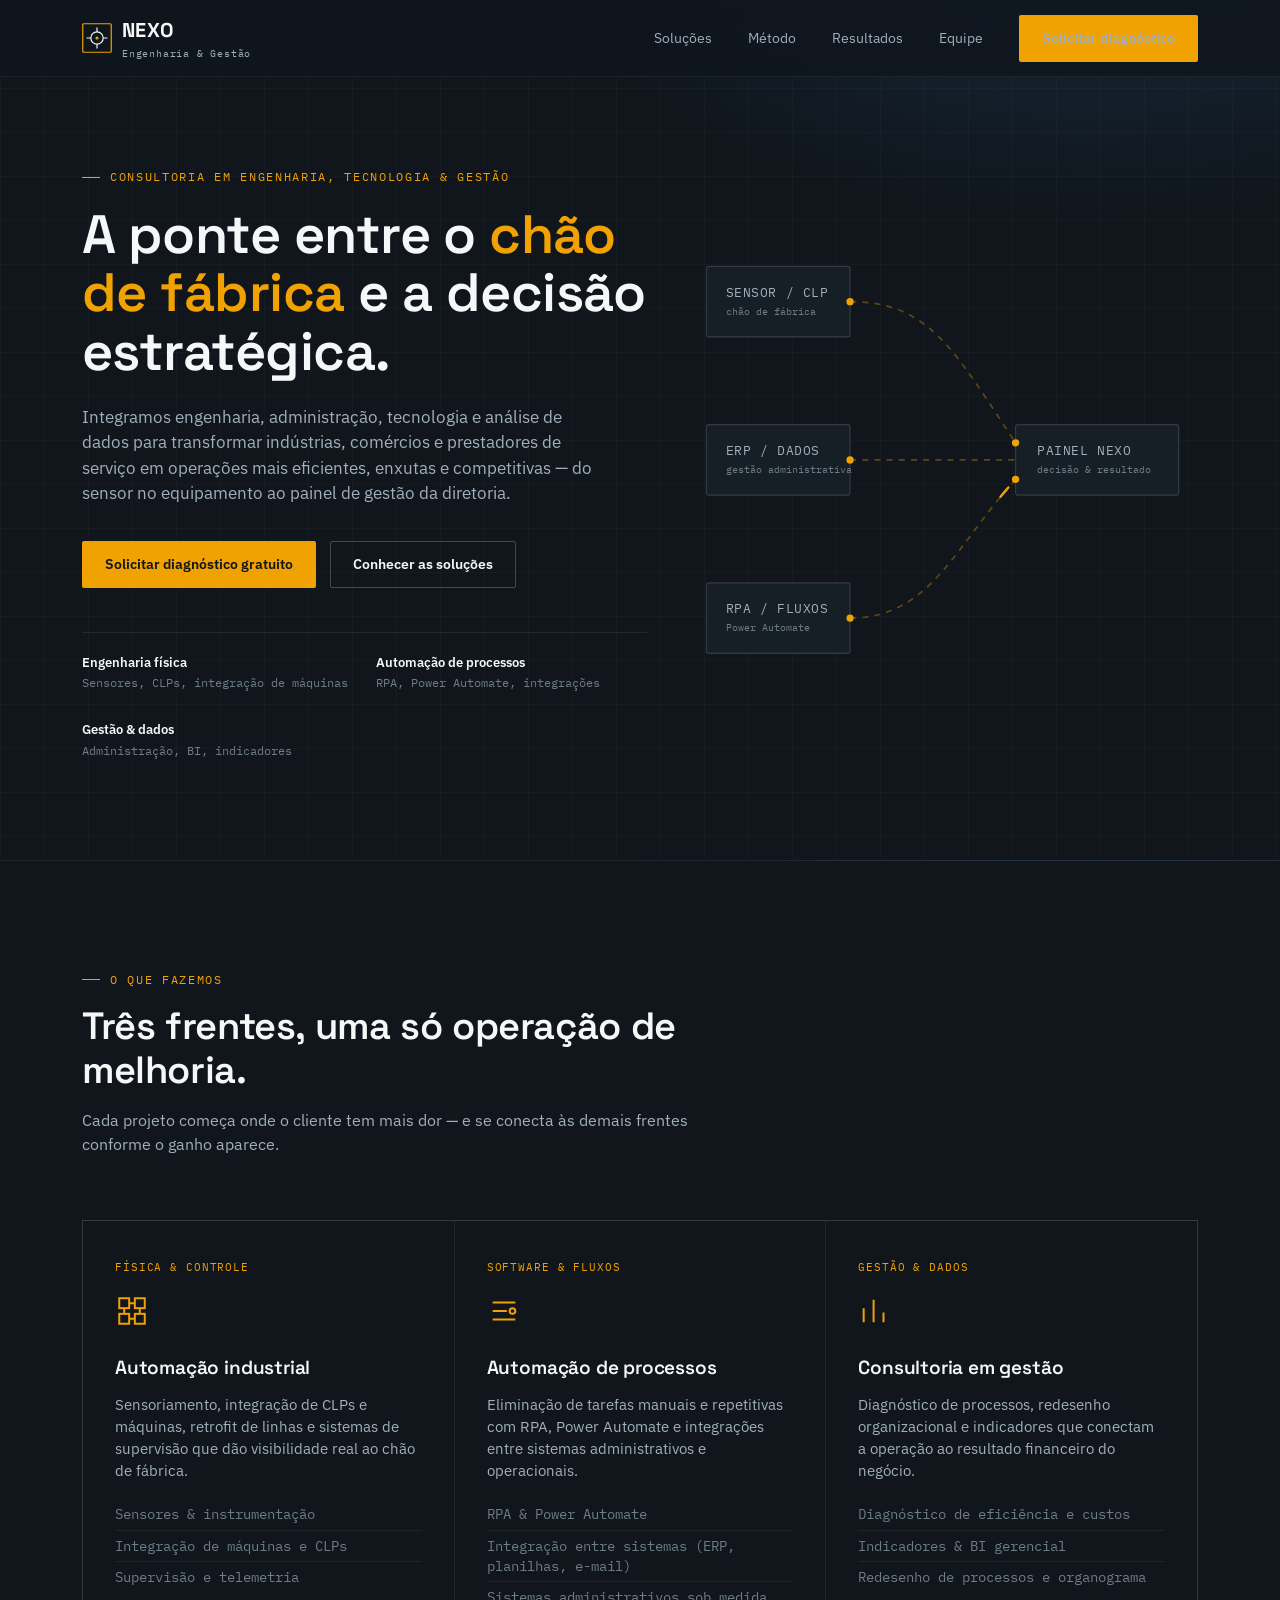
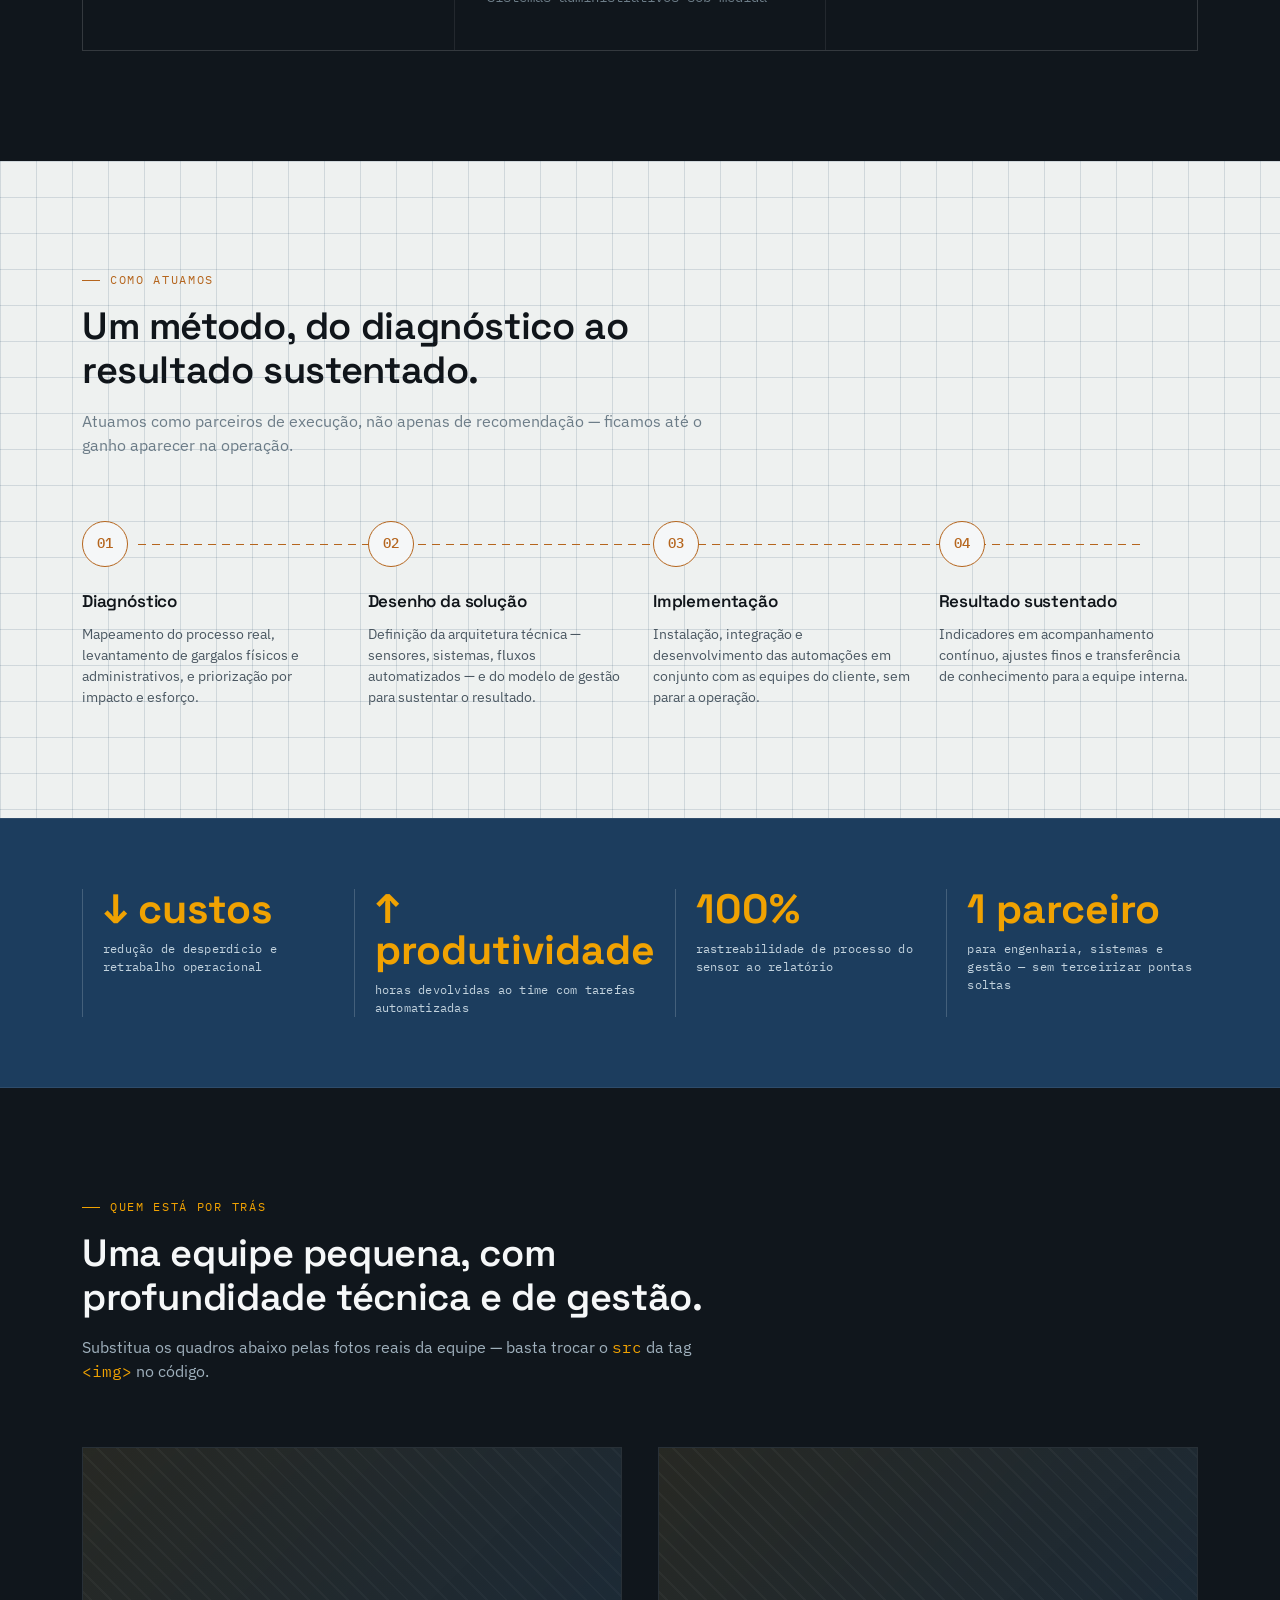
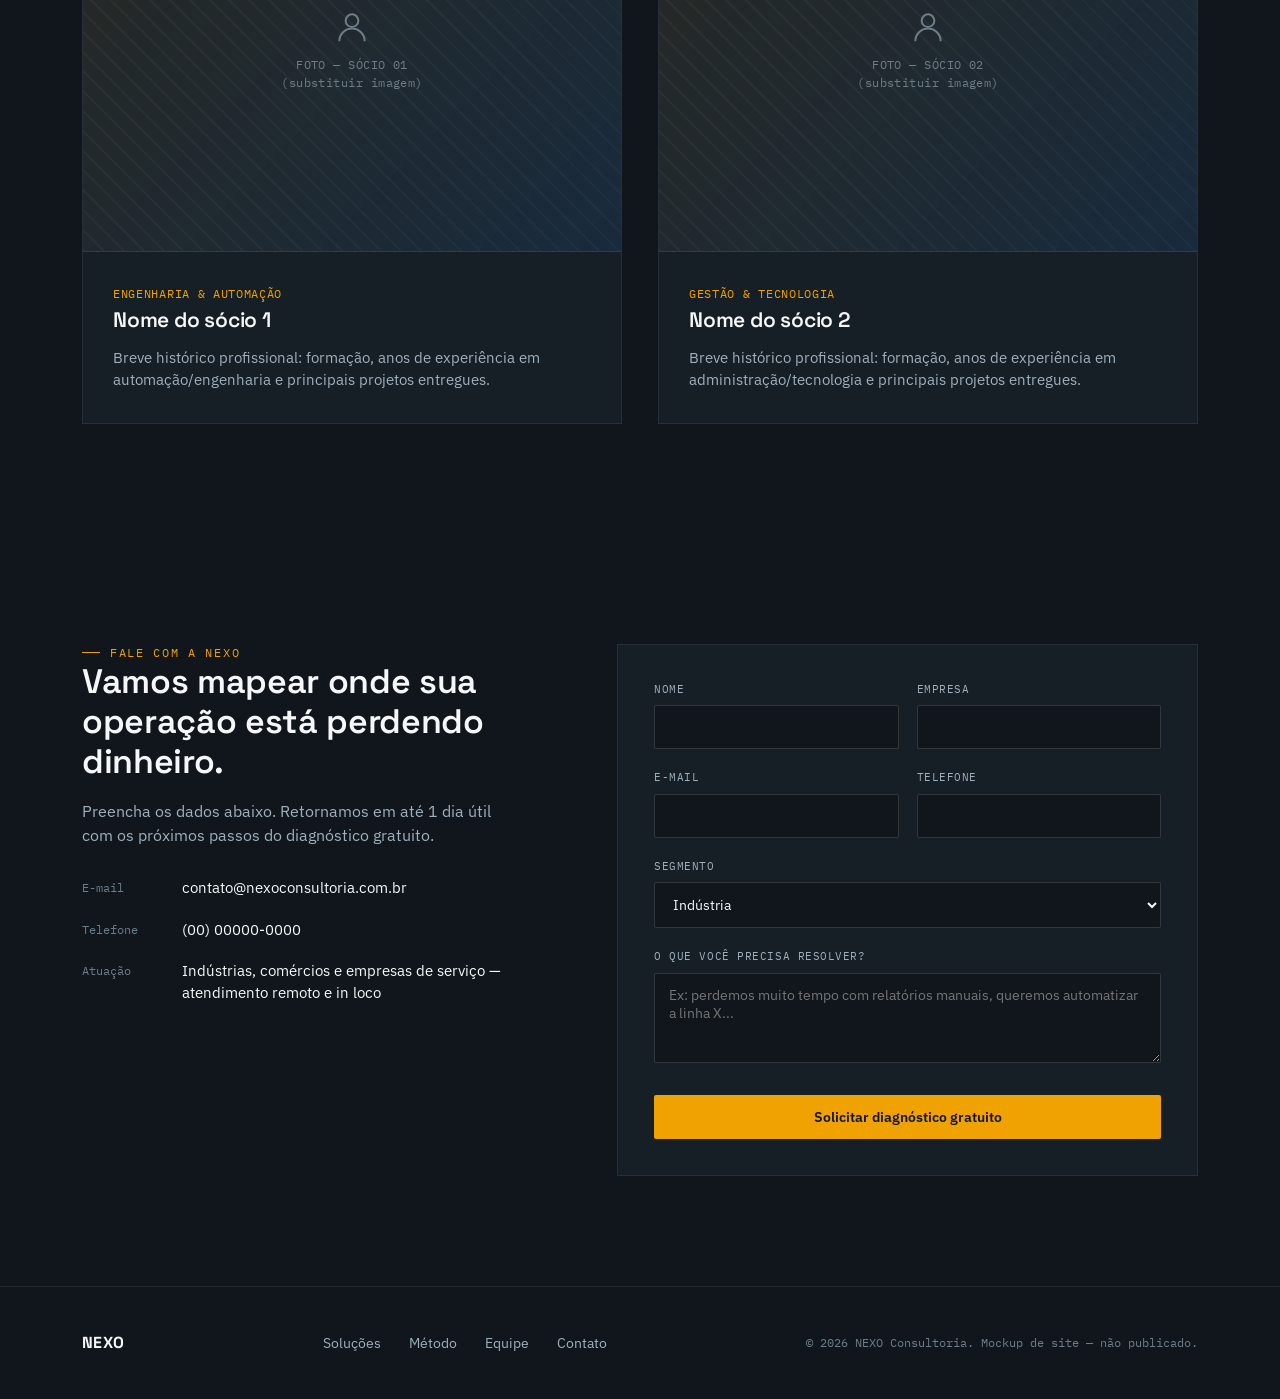
==== nexo-site/index.html @ 5162a252 "changing" ====
<!DOCTYPE html>
<html lang="pt-BR">
<head>
<meta charset="UTF-8">
<meta name="viewport" content="width=device-width, initial-scale=1.0">
<title>NEXO — Consultoria em Engenharia, Automação &amp; Gestão Industrial</title>
<link rel="preconnect" href="https://fonts.googleapis.com">
<link rel="preconnect" href="https://fonts.gstatic.com" crossorigin>
<link href="https://fonts.googleapis.com/css2?family=Space+Grotesk:wght@500;600;700&family=IBM+Plex+Sans:wght@400;500;600&family=IBM+Plex+Mono:wght@400;500&display=swap" rel="stylesheet">
<link rel="stylesheet" href="css/styles.css">
</head>
<body>

<header>
  <div class="wrap">
    <nav>
      <a href="#top" class="logo">
        <svg class="mark" viewBox="0 0 30 30" fill="none">
          <rect x="0.75" y="0.75" width="28.5" height="28.5" rx="1" stroke="#f0a202" stroke-width="1.2"/>
          <circle cx="15" cy="15" r="6.2" stroke="#f5f7f8" stroke-width="1.2"/>
          <path d="M15 4.5V8.8M15 21.2V25.5M25.5 15H21.2M8.8 15H4.5" stroke="#f5f7f8" stroke-width="1.2"/>
          <circle cx="15" cy="15" r="1.6" fill="#f0a202"/>
        </svg>
        <span>NEXO<span class="sub">Engenharia &amp; Gestão</span></span>
      </a>
      <div class="nav-links">
        <a href="#servicos">Soluções</a>
        <a href="#metodo">Método</a>
        <a href="#numeros">Resultados</a>
        <a href="#equipe">Equipe</a>
        <a href="#contato" class="btn btn-primary">Solicitar diagnóstico</a>
      </div>
      <button class="menu-toggle" aria-label="Abrir menu">☰</button>
    </nav>
  </div>
</header>

<main id="top">
  <!-- HERO -->
  <section class="hero" style="padding-top:168px;">
    <div class="wrap hero-grid">
      <div>
        <span class="eyebrow">Consultoria em Engenharia, Tecnologia &amp; Gestão</span>
        <h1>A ponte entre o <span class="accent">chão de fábrica</span> e a decisão estratégica.</h1>
        <p class="lead">Integramos engenharia, administração, tecnologia e análise de dados para transformar indústrias, comércios e prestadores de serviço em operações mais eficientes, enxutas e competitivas — do sensor no equipamento ao painel de gestão da diretoria.</p>
        <div class="hero-ctas">
          <a href="#contato" class="btn btn-primary">Solicitar diagnóstico gratuito</a>
          <a href="#servicos" class="btn btn-ghost">Conhecer as soluções</a>
        </div>
        <div class="hero-specs">
          <div><strong>Engenharia física</strong>Sensores, CLPs, integração de máquinas</div>
          <div><strong>Automação de processos</strong>RPA, Power Automate, integrações</div>
          <div><strong>Gestão &amp; dados</strong>Administração, BI, indicadores</div>
        </div>
      </div>

      <div class="schematic" aria-hidden="true">
        <svg viewBox="0 0 420 380">
          <!-- nodes -->
          <rect class="sch-node-box" x="16" y="30" width="118" height="58" rx="2"/>
          <text class="sch-label" x="32" y="55">SENSOR / CLP</text>
          <text class="sch-label-sub" x="32" y="70">chão de fábrica</text>

          <rect class="sch-node-box" x="16" y="160" width="118" height="58" rx="2"/>
          <text class="sch-label" x="32" y="185">ERP / DADOS</text>
          <text class="sch-label-sub" x="32" y="200">gestão administrativa</text>

          <rect class="sch-node-box" x="16" y="290" width="118" height="58" rx="2"/>
          <text class="sch-label" x="32" y="315">RPA / FLUXOS</text>
          <text class="sch-label-sub" x="32" y="330">Power Automate</text>

          <rect class="sch-node-box" x="270" y="160" width="134" height="58" rx="2"/>
          <text class="sch-label" x="288" y="185">PAINEL NEXO</text>
          <text class="sch-label-sub" x="288" y="200">decisão &amp; resultado</text>

          <!-- connecting lines -->
          <path class="sch-line" d="M134 59 C 200 59, 220 100, 270 175"/>
          <path class="sch-line" d="M134 189 H 270"/>
          <path class="sch-line" d="M134 319 C 200 319, 220 260, 270 205"/>

          <!-- animated pulses -->
          <path class="sch-pulse" d="M134 59 C 200 59, 220 100, 270 175" stroke-dasharray="10 340" stroke-dashoffset="350">
            <animate attributeName="stroke-dashoffset" values="350;0" dur="2.8s" repeatCount="indefinite"/>
          </path>
          <path class="sch-pulse" d="M134 189 H 270" stroke-dasharray="8 200" stroke-dashoffset="208">
            <animate attributeName="stroke-dashoffset" values="208;0" dur="2s" repeatCount="indefinite" begin="0.4s"/>
          </path>
          <path class="sch-pulse" d="M134 319 C 200 319, 220 260, 270 205" stroke-dasharray="10 340" stroke-dashoffset="350">
            <animate attributeName="stroke-dashoffset" values="350;0" dur="2.8s" repeatCount="indefinite" begin="0.9s"/>
          </path>

          <circle class="sch-dot" cx="134" cy="59" r="3"/>
          <circle class="sch-dot" cx="134" cy="189" r="3"/>
          <circle class="sch-dot" cx="134" cy="319" r="3"/>
          <circle class="sch-dot" cx="270" cy="175" r="3"/>
          <circle class="sch-dot" cx="270" cy="205" r="3"/>
        </svg>
      </div>
    </div>
  </section>

  <!-- SERVICES -->
  <section id="servicos">
    <div class="wrap">
      <div class="section-head">
        <span class="eyebrow">O que fazemos</span>
        <h2>Três frentes, uma só operação de melhoria.</h2>
        <p>Cada projeto começa onde o cliente tem mais dor — e se conecta às demais frentes conforme o ganho aparece.</p>
      </div>

      <div class="services-grid">
        <div class="service-card">
          <span class="service-tag">Física &amp; controle</span>
          <svg class="service-icon" viewBox="0 0 24 24" fill="none" stroke="currentColor" stroke-width="1.4"><rect x="3" y="3" width="7" height="7"/><rect x="14" y="3" width="7" height="7"/><rect x="14" y="14" width="7" height="7"/><rect x="3" y="14" width="7" height="7"/><path d="M10 6.5H14M6.5 10V14M17.5 10V14M10 17.5H14"/></svg>
          <h3>Automação industrial</h3>
          <p>Sensoriamento, integração de CLPs e máquinas, retrofit de linhas e sistemas de supervisão que dão visibilidade real ao chão de fábrica.</p>
          <ul class="service-list">
            <li>Sensores &amp; instrumentação</li>
            <li>Integração de máquinas e CLPs</li>
            <li>Supervisão e telemetria</li>
          </ul>
        </div>

        <div class="service-card">
          <span class="service-tag">Software &amp; fluxos</span>
          <svg class="service-icon" viewBox="0 0 24 24" fill="none" stroke="currentColor" stroke-width="1.4"><path d="M4 6h16M4 12h10M4 18h16"/><circle cx="18" cy="12" r="2"/></svg>
          <h3>Automação de processos</h3>
          <p>Eliminação de tarefas manuais e repetitivas com RPA, Power Automate e integrações entre sistemas administrativos e operacionais.</p>
          <ul class="service-list">
            <li>RPA &amp; Power Automate</li>
            <li>Integração entre sistemas (ERP, planilhas, e-mail)</li>
            <li>Sistemas administrativos sob medida</li>
          </ul>
        </div>

        <div class="service-card">
          <span class="service-tag">Gestão &amp; dados</span>
          <svg class="service-icon" viewBox="0 0 24 24" fill="none" stroke="currentColor" stroke-width="1.4"><path d="M4 20V10M11 20V4M18 20v-7"/></svg>
          <h3>Consultoria em gestão</h3>
          <p>Diagnóstico de processos, redesenho organizacional e indicadores que conectam a operação ao resultado financeiro do negócio.</p>
          <ul class="service-list">
            <li>Diagnóstico de eficiência e custos</li>
            <li>Indicadores &amp; BI gerencial</li>
            <li>Redesenho de processos e organograma</li>
          </ul>
        </div>
      </div>
    </div>
  </section>

  <!-- METHOD -->
  <section id="metodo" class="light">
    <div class="wrap">
      <div class="section-head">
        <span class="eyebrow">Como atuamos</span>
        <h2>Um método, do diagnóstico ao resultado sustentado.</h2>
        <p>Atuamos como parceiros de execução, não apenas de recomendação — ficamos até o ganho aparecer na operação.</p>
      </div>

      <div class="method-track">
        <div class="method-step">
          <div class="method-num">01</div>
          <h3>Diagnóstico</h3>
          <p>Mapeamento do processo real, levantamento de gargalos físicos e administrativos, e priorização por impacto e esforço.</p>
        </div>
        <div class="method-step">
          <div class="method-num">02</div>
          <h3>Desenho da solução</h3>
          <p>Definição da arquitetura técnica — sensores, sistemas, fluxos automatizados — e do modelo de gestão para sustentar o resultado.</p>
        </div>
        <div class="method-step">
          <div class="method-num">03</div>
          <h3>Implementação</h3>
          <p>Instalação, integração e desenvolvimento das automações em conjunto com as equipes do cliente, sem parar a operação.</p>
        </div>
        <div class="method-step">
          <div class="method-num">04</div>
          <h3>Resultado sustentado</h3>
          <p>Indicadores em acompanhamento contínuo, ajustes finos e transferência de conhecimento para a equipe interna.</p>
        </div>
      </div>
    </div>
  </section>

  <!-- METRICS -->
  <section id="numeros" class="metrics" style="padding:70px 0;">
    <div class="wrap">
      <div class="metrics-grid">
        <div class="metric">
          <div class="num">↓ custos</div>
          <div class="cap">redução de desperdício e retrabalho operacional</div>
        </div>
        <div class="metric">
          <div class="num">↑ produtividade</div>
          <div class="cap">horas devolvidas ao time com tarefas automatizadas</div>
        </div>
        <div class="metric">
          <div class="num">100%</div>
          <div class="cap">rastreabilidade de processo do sensor ao relatório</div>
        </div>
        <div class="metric">
          <div class="num">1 parceiro</div>
          <div class="cap">para engenharia, sistemas e gestão — sem terceirizar pontas soltas</div>
        </div>
      </div>
    </div>
  </section>

  <!-- TEAM -->
  <section id="equipe">
    <div class="wrap">
      <div class="section-head">
        <span class="eyebrow">Quem está por trás</span>
        <h2>Uma equipe pequena, com profundidade técnica e de gestão.</h2>
        <p>Substitua os quadros abaixo pelas fotos reais da equipe — basta trocar o <code style="font-family:var(--mono);color:var(--amber);">src</code> da tag <code style="font-family:var(--mono);color:var(--amber);">&lt;img&gt;</code> no código.</p>
      </div>

      <div class="team-grid">
        <div class="team-card">
          <div class="team-photo">
            <!-- Para usar foto real: <img src="caminho/da/foto1.jpg" alt="Nome do sócio 1"> e adicionar classe "has-img" na div acima -->
            <img src="" alt="Foto do sócio 1">
            <svg class="placeholder-icon" viewBox="0 0 24 24" fill="none" stroke="currentColor" stroke-width="1.3"><circle cx="12" cy="8" r="4"/><path d="M4 21c0-4.4 3.6-8 8-8s8 3.6 8 8"/></svg>
            <span class="placeholder-txt">FOTO — SÓCIO 01<br>(substituir imagem)</span>
          </div>
          <div class="team-info">
            <span class="role">Engenharia &amp; Automação</span>
            <h3>Nome do sócio 1</h3>
            <p>Breve histórico profissional: formação, anos de experiência em automação/engenharia e principais projetos entregues.</p>
          </div>
        </div>

        <div class="team-card">
          <div class="team-photo">
            <img src="" alt="Foto do sócio 2">
            <svg class="placeholder-icon" viewBox="0 0 24 24" fill="none" stroke="currentColor" stroke-width="1.3"><circle cx="12" cy="8" r="4"/><path d="M4 21c0-4.4 3.6-8 8-8s8 3.6 8 8"/></svg>
            <span class="placeholder-txt">FOTO — SÓCIO 02<br>(substituir imagem)</span>
          </div>
          <div class="team-info">
            <span class="role">Gestão &amp; Tecnologia</span>
            <h3>Nome do sócio 2</h3>
            <p>Breve histórico profissional: formação, anos de experiência em administração/tecnologia e principais projetos entregues.</p>
          </div>
        </div>
      </div>
    </div>
  </section>

  <!-- CONTACT -->
  <section id="contato" class="contact">
    <div class="wrap contact-grid">
      <div class="contact-side">
        <span class="eyebrow">Fale com a NEXO</span>
        <h2>Vamos mapear onde sua operação está perdendo dinheiro.</h2>
        <p>Preencha os dados abaixo. Retornamos em até 1 dia útil com os próximos passos do diagnóstico gratuito.</p>

        <div class="contact-detail"><span class="k">E-mail</span><span>contato@nexoconsultoria.com.br</span></div>
        <div class="contact-detail"><span class="k">Telefone</span><span>(00) 00000-0000</span></div>
        <div class="contact-detail"><span class="k">Atuação</span><span>Indústrias, comércios e empresas de serviço — atendimento remoto e in loco</span></div>
      </div>

      <form onsubmit="event.preventDefault(); alert('Formulário de exemplo — conectar a um serviço de envio (e-mail, CRM, etc.) antes de publicar.');">
        <div class="form-row">
          <div class="field">
            <label for="nome">Nome</label>
            <input id="nome" type="text" required>
          </div>
          <div class="field">
            <label for="empresa">Empresa</label>
            <input id="empresa" type="text" required>
          </div>
        </div>
        <div class="form-row">
          <div class="field">
            <label for="email">E-mail</label>
            <input id="email" type="email" required>
          </div>
          <div class="field">
            <label for="telefone">Telefone</label>
            <input id="telefone" type="tel">
          </div>
        </div>
        <div class="field">
          <label for="segmento">Segmento</label>
          <select id="segmento">
            <option>Indústria</option>
            <option>Comércio</option>
            <option>Serviços</option>
            <option>Outro</option>
          </select>
        </div>
        <div class="field">
          <label for="mensagem">O que você precisa resolver?</label>
          <textarea id="mensagem" placeholder="Ex: perdemos muito tempo com relatórios manuais, queremos automatizar a linha X..."></textarea>
        </div>
        <button type="submit" class="btn btn-primary">Solicitar diagnóstico gratuito</button>
      </form>
    </div>
  </section>
</main>

<footer>
  <div class="wrap footer-grid">
    <a href="#top" class="logo">NEXO</a>
    <div class="footer-links">
      <a href="#servicos">Soluções</a>
      <a href="#metodo">Método</a>
      <a href="#equipe">Equipe</a>
      <a href="#contato">Contato</a>
    </div>
    <span class="footer-note">© 2026 NEXO Consultoria. Mockup de site — não publicado.</span>
  </div>
</footer>

</body>
</html>
---- nexo-site/css/styles.css ----
:root{
    --graphite:#10161c;
    --panel:#161e26;
    --panel-line:rgba(240,162,2,0.14);
    --blueprint:#1c3d5e;
    --paper:#eef1f0;
    --paper-line:rgba(28,61,94,0.14);
    --amber:#f0a202;
    --amber-dim:#c98600;
    --copper:#b5651d;
    --ink:#10151a;
    --mist:#9fb0bc;
    --mist-dim:#6d7d88;
    --white:#f5f7f8;
    --display: 'Space Grotesk', sans-serif;
    --body: 'IBM Plex Sans', sans-serif;
    --mono: 'IBM Plex Mono', monospace;
  }
  *{margin:0;padding:0;box-sizing:border-box;}
  html{scroll-behavior:smooth;}
  body{
    background:var(--graphite);
    color:var(--white);
    font-family:var(--body);
    line-height:1.5;
    -webkit-font-smoothing:antialiased;
    overflow-x:hidden;
  }
  a{color:inherit;text-decoration:none;}
  img{max-width:100%;display:block;}
  .wrap{max-width:1180px;margin:0 auto;padding:0 32px;}
  .eyebrow{
    font-family:var(--mono);
    font-size:12px;
    letter-spacing:0.14em;
    text-transform:uppercase;
    color:var(--amber);
    display:flex;
    align-items:center;
    gap:10px;
  }
  .eyebrow::before{
    content:"";
    width:18px;height:1px;
    background:var(--amber);
    display:inline-block;
  }
  h1,h2,h3{font-family:var(--display);font-weight:600;letter-spacing:-0.01em;}
  ::selection{background:var(--amber);color:var(--ink);}

  /* focus visibility */
  a:focus-visible, button:focus-visible, input:focus-visible, textarea:focus-visible{
    outline:2px solid var(--amber);
    outline-offset:3px;
  }

  @media (prefers-reduced-motion: reduce){
    *{animation-duration:0.001ms !important; animation-iteration-count:1 !important; transition-duration:0.001ms !important;}
  }

  /* ---------- NAV ---------- */
  header{
    position:fixed;top:0;left:0;right:0;z-index:100;
    background:rgba(16,22,28,0.86);
    backdrop-filter:blur(10px);
    border-bottom:1px solid rgba(255,255,255,0.06);
  }
  nav{
    display:flex;align-items:center;justify-content:space-between;
    height:76px;
  }
  .logo{
    font-family:var(--display);
    font-size:20px;font-weight:700;
    letter-spacing:0.02em;
    display:flex;align-items:center;gap:10px;
  }
  .logo .mark{
    width:30px;height:30px;flex-shrink:0;
  }
  .logo .sub{
    font-family:var(--mono);font-size:10px;font-weight:400;
    color:var(--mist);letter-spacing:0.08em;
    display:block;margin-top:1px;
  }
  .nav-links{display:flex;align-items:center;gap:36px;}
  .nav-links a{
    font-size:14px;color:var(--mist);
    transition:color 0.2s;
    position:relative;
  }
  .nav-links a:hover{color:var(--white);}
  .btn{
    font-family:var(--body);
    font-weight:600;
    font-size:14px;
    padding:12px 22px;
    border-radius:2px;
    border:1px solid transparent;
    cursor:pointer;
    display:inline-flex;
    align-items:center;
    gap:8px;
    transition:transform 0.15s, background 0.2s, border-color 0.2s;
  }
  .btn:hover{transform:translateY(-1px);}
  .btn-primary{background:var(--amber);color:var(--ink);}
  .btn-primary:hover{background:#ffb31f;}
  .btn-ghost{border-color:rgba(255,255,255,0.22);color:var(--white);}
  .btn-ghost:hover{border-color:var(--amber);color:var(--amber);}
  .btn-dark{background:var(--ink);color:var(--white);}
  .btn-dark:hover{background:#000;}
  .menu-toggle{display:none;background:none;border:none;color:var(--white);font-size:24px;cursor:pointer;}

  /* ---------- HERO ---------- */
  .hero{
    padding:168px 0 100px;
    position:relative;
    background:
      radial-gradient(ellipse 900px 500px at 85% -10%, rgba(28,61,94,0.55), transparent 60%),
      var(--graphite);
    border-bottom:1px solid rgba(255,255,255,0.06);
    overflow:hidden;
  }
  .hero::before{
    content:"";
    position:absolute;inset:0;
    background-image:
      linear-gradient(rgba(255,255,255,0.025) 1px, transparent 1px),
      linear-gradient(90deg, rgba(255,255,255,0.025) 1px, transparent 1px);
    background-size:44px 44px;
    pointer-events:none;
  }
  .hero-grid{
    display:grid;
    grid-template-columns:1.05fr 0.95fr;
    gap:40px;
    align-items:center;
    position:relative;
  }
  .hero h1{
    font-size:clamp(34px, 4.4vw, 54px);
    line-height:1.08;
    margin:20px 0 24px;
  }
  .hero h1 .accent{color:var(--amber);}
  .hero p.lead{
    font-size:17px;
    color:var(--mist);
    max-width:520px;
    margin-bottom:34px;
  }
  .hero-ctas{display:flex;gap:14px;flex-wrap:wrap;margin-bottom:44px;}
  .hero-specs{
    display:flex;gap:28px;
    font-family:var(--mono);
    font-size:12px;
    color:var(--mist-dim);
    flex-wrap:wrap;
    border-top:1px solid rgba(255,255,255,0.08);
    padding-top:20px;
  }
  .hero-specs strong{color:var(--white);font-size:13px;display:block;font-family:var(--body);font-weight:600;margin-bottom:2px;}

  /* schematic signature element */
  .schematic{
    position:relative;
    width:100%;
    aspect-ratio:1/0.92;
  }
  .schematic svg{width:100%;height:100%;overflow:visible;}
  .sch-node-box{fill:var(--panel);stroke:rgba(255,255,255,0.14);stroke-width:1;}
  .sch-label{font-family:'IBM Plex Mono',monospace;font-size:10.5px;fill:var(--mist);letter-spacing:0.04em;}
  .sch-label-sub{font-family:'IBM Plex Mono',monospace;font-size:8.5px;fill:var(--mist-dim);}
  .sch-line{stroke:rgba(240,162,2,0.35);stroke-width:1.4;fill:none;stroke-dasharray:5 5;}
  .sch-pulse{stroke:var(--amber);stroke-width:2;fill:none;stroke-linecap:round;}
  .sch-dot{fill:var(--amber);}

  /* ---------- SECTION SHELL ---------- */
  section{padding:110px 0;}
  .section-head{max-width:640px;margin-bottom:64px;}
  .section-head h2{
    font-size:clamp(28px,3vw,38px);
    margin-top:16px;
    line-height:1.15;
  }
  .section-head p{color:var(--mist);font-size:16px;margin-top:16px;}
  .light .section-head p{color:var(--mist-dim);}

  /* ---------- SERVICES ---------- */
  .services-grid{
    display:grid;
    grid-template-columns:repeat(3,1fr);
    gap:1px;
    background:rgba(255,255,255,0.08);
    border:1px solid rgba(255,255,255,0.08);
  }
  .service-card{
    background:var(--graphite);
    padding:38px 32px;
    position:relative;
    transition:background 0.25s;
  }
  .service-card:hover{background:var(--panel);}
  .service-tag{
    font-family:var(--mono);font-size:11px;color:var(--amber);
    letter-spacing:0.08em;text-transform:uppercase;
    margin-bottom:18px;display:block;
  }
  .service-icon{width:34px;height:34px;margin-bottom:20px;color:var(--amber);}
  .service-card h3{font-size:19px;margin-bottom:12px;}
  .service-card p{font-size:14.5px;color:var(--mist);margin-bottom:18px;}
  .service-list{list-style:none;font-size:13.5px;color:var(--mist-dim);font-family:var(--mono);}
  .service-list li{padding:5px 0;border-top:1px solid rgba(255,255,255,0.06);}
  .service-list li:first-child{border-top:none;}

  /* ---------- METHOD (paper section) ---------- */
  .light{
    background:var(--paper);
    color:var(--ink);
    position:relative;
  }
  .light::before{
    content:"";
    position:absolute;inset:0;
    background-image:
      linear-gradient(var(--paper-line) 1px, transparent 1px),
      linear-gradient(90deg, var(--paper-line) 1px, transparent 1px);
    background-size:36px 36px;
    pointer-events:none;
  }
  .light .eyebrow{color:var(--copper);}
  .light .eyebrow::before{background:var(--copper);}
  .light .section-head h2{color:var(--ink);}

  .method-track{
    position:relative;
    display:grid;
    grid-template-columns:repeat(4,1fr);
    gap:26px;
  }
  .method-track::before{
    content:"";
    position:absolute;top:23px;left:5%;right:5%;height:1px;
    background:repeating-linear-gradient(90deg, var(--copper) 0 8px, transparent 8px 14px);
    z-index:0;
  }
  .method-step{position:relative;z-index:1;}
  .method-num{
    width:46px;height:46px;
    border-radius:50%;
    background:var(--white);
    border:1.5px solid var(--copper);
    color:var(--copper);
    font-family:var(--mono);font-weight:500;font-size:14px;
    display:flex;align-items:center;justify-content:center;
    margin-bottom:22px;
  }
  .method-step h3{font-size:17px;margin-bottom:10px;color:var(--ink);}
  .method-step p{font-size:14px;color:#4a5761;}

  /* ---------- METRICS ---------- */
  .metrics{
    background:var(--blueprint);
    padding:70px 0;
    border-top:1px solid rgba(255,255,255,0.08);
    border-bottom:1px solid rgba(255,255,255,0.08);
  }
  .metrics-grid{
    display:grid;grid-template-columns:repeat(4,1fr);
    gap:20px;
  }
  .metric{border-left:1px solid rgba(255,255,255,0.18);padding-left:20px;}
  .metric .num{
    font-family:var(--display);font-size:clamp(30px,3.2vw,42px);
    color:var(--amber);font-weight:700;line-height:1;
  }
  .metric .cap{
    font-family:var(--mono);font-size:12px;color:#c3d3de;
    margin-top:10px;letter-spacing:0.02em;
  }

  /* ---------- TEAM ---------- */
  .team-grid{
    display:grid;grid-template-columns:1fr 1fr;
    gap:36px;
  }
  .team-card{
    background:var(--panel);
    border:1px solid rgba(255,255,255,0.08);
    overflow:hidden;
  }
  .team-photo{
    aspect-ratio:4/3;
    background:
      linear-gradient(135deg, rgba(240,162,2,0.08), rgba(28,61,94,0.4)),
      repeating-linear-gradient(45deg, rgba(255,255,255,0.035) 0 2px, transparent 2px 14px);
    display:flex;align-items:center;justify-content:center;
    flex-direction:column;
    gap:10px;
    position:relative;
    border-bottom:1px solid rgba(255,255,255,0.08);
  }
  .team-photo img{position:absolute;inset:0;width:100%;height:100%;object-fit:cover;display:none;}
  .team-photo.has-img img{display:block;}
  .team-photo.has-img .placeholder-txt{display:none;}
  .placeholder-txt{
    font-family:var(--mono);font-size:11.5px;color:var(--mist-dim);
    text-align:center;letter-spacing:0.04em;
  }
  .placeholder-icon{width:38px;height:38px;color:var(--mist-dim);}
  .team-info{padding:28px 30px 32px;}
  .team-info .role{
    font-family:var(--mono);font-size:11.5px;color:var(--amber);
    letter-spacing:0.06em;text-transform:uppercase;margin-bottom:6px;
  }
  .team-info h3{font-size:21px;margin-bottom:12px;}
  .team-info p{font-size:14.5px;color:var(--mist);}

  /* ---------- CTA / CONTACT ---------- */
  .contact{
    background:var(--graphite);
    position:relative;
  }
  .contact-grid{
    display:grid;
    grid-template-columns:0.9fr 1.1fr;
    gap:60px;
  }
  .contact-side h2{font-size:clamp(26px,3vw,34px);margin-bottom:18px;line-height:1.18;}
  .contact-side p{color:var(--mist);font-size:15.5px;margin-bottom:30px;max-width:420px;}
  .contact-detail{
    display:flex;gap:12px;align-items:flex-start;
    margin-bottom:20px;font-size:14.5px;
  }
  .contact-detail .k{font-family:var(--mono);color:var(--mist-dim);min-width:88px;font-size:12px;padding-top:2px;}

  form{
    background:var(--panel);
    border:1px solid rgba(255,255,255,0.08);
    padding:36px;
  }
  .form-row{display:grid;grid-template-columns:1fr 1fr;gap:18px;}
  .field{margin-bottom:20px;}
  .field label{
    display:block;font-family:var(--mono);font-size:11px;
    color:var(--mist);letter-spacing:0.05em;text-transform:uppercase;
    margin-bottom:8px;
  }
  .field input, .field textarea, .field select{
    width:100%;
    background:var(--graphite);
    border:1px solid rgba(255,255,255,0.14);
    color:var(--white);
    padding:12px 14px;
    font-family:var(--body);
    font-size:14px;
    border-radius:2px;
    transition:border-color 0.2s;
  }
  .field input:focus, .field textarea:focus, .field select:focus{
    border-color:var(--amber);
    outline:none;
  }
  .field textarea{resize:vertical;min-height:90px;}
  form .btn{width:100%;justify-content:center;margin-top:6px;}

  /* ---------- FOOTER ---------- */
  footer{
    border-top:1px solid rgba(255,255,255,0.08);
    padding:44px 0;
  }
  .footer-grid{
    display:flex;justify-content:space-between;align-items:center;flex-wrap:wrap;gap:20px;
  }
  .footer-grid .logo{font-size:16px;}
  .footer-links{display:flex;gap:28px;font-size:13.5px;color:var(--mist);}
  .footer-note{font-family:var(--mono);font-size:11.5px;color:var(--mist-dim);}

  /* ---------- RESPONSIVE ---------- */
  @media (max-width:900px){
    .nav-links{display:none;}
    .menu-toggle{display:block;}
    .hero-grid{grid-template-columns:1fr;}
    .schematic{order:-1;max-width:420px;margin:0 auto 20px;}
    .services-grid{grid-template-columns:1fr;}
    .method-track{grid-template-columns:1fr 1fr;row-gap:40px;}
    .method-track::before{display:none;}
    .metrics-grid{grid-template-columns:1fr 1fr;row-gap:32px;}
    .team-grid{grid-template-columns:1fr;}
    .contact-grid{grid-template-columns:1fr;}
    .form-row{grid-template-columns:1fr;}
  }
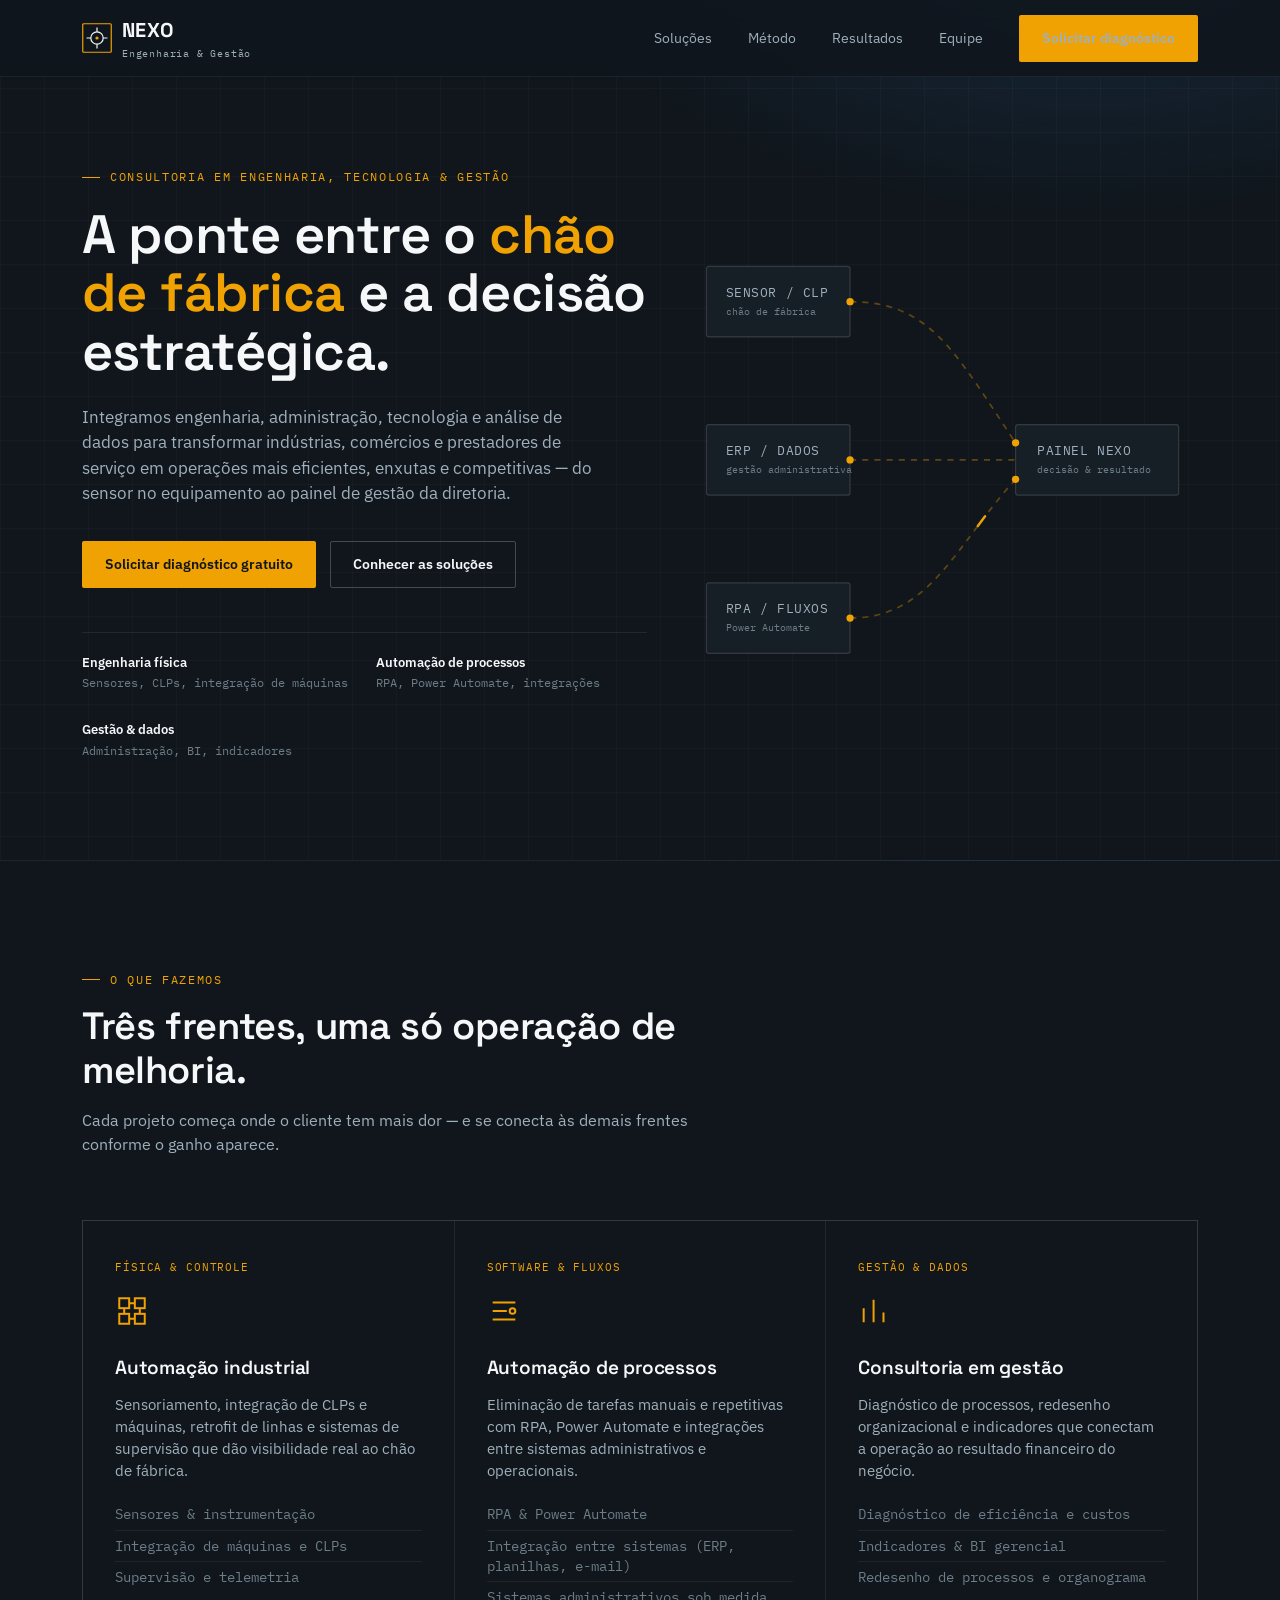
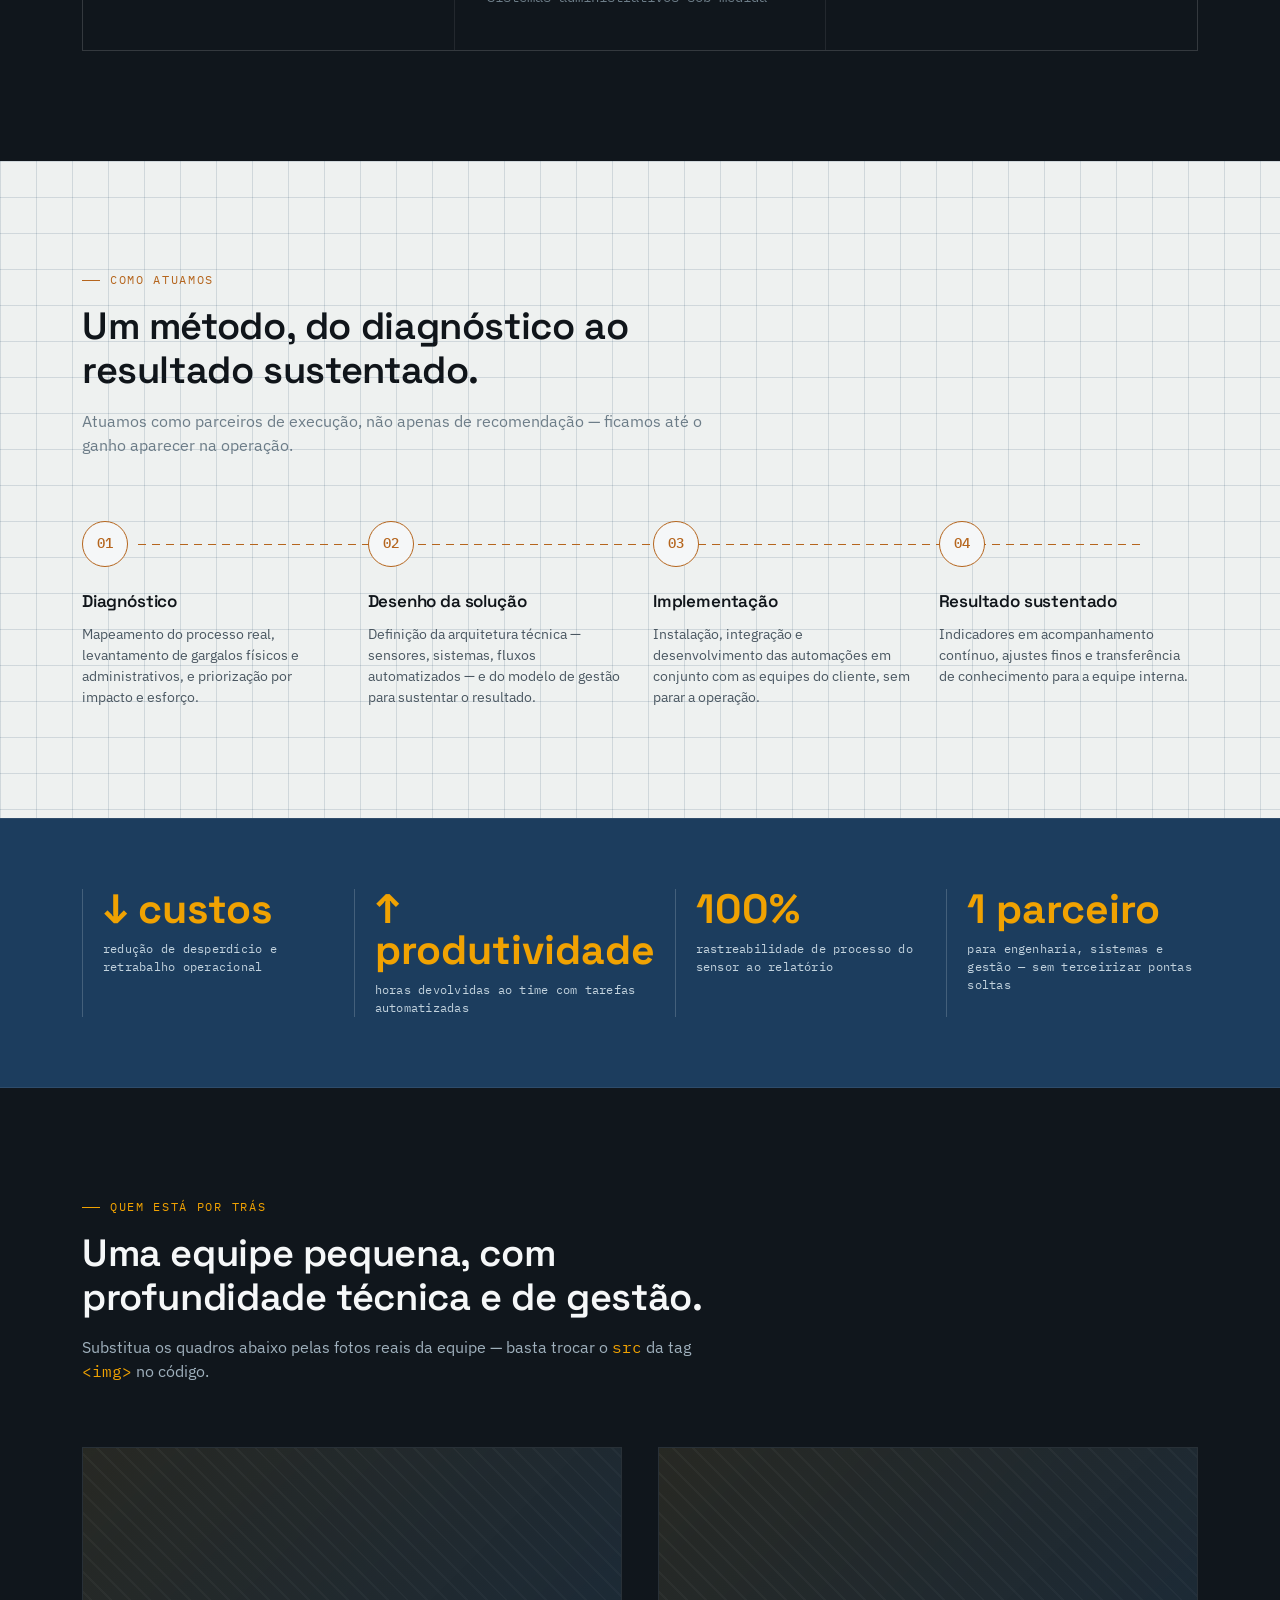
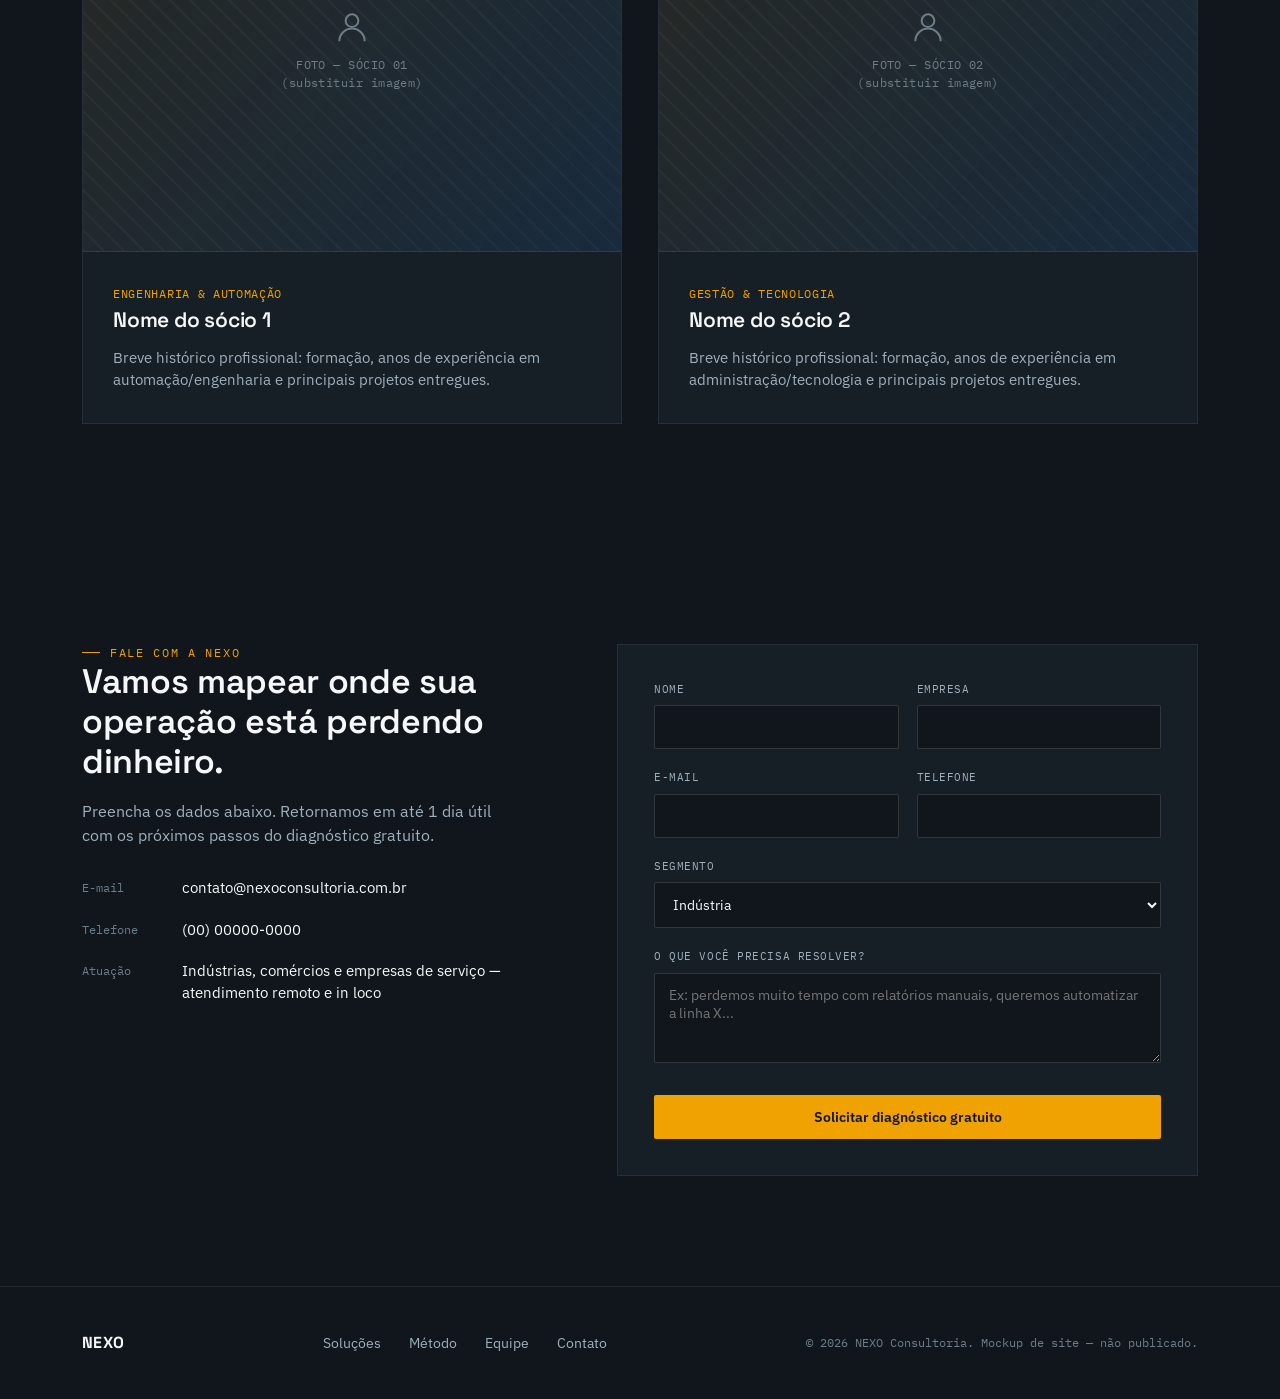
==== commit 1c969ff5: "activing" ====
--- a/nexo-site/index.html
+++ b/nexo-site/index.html
@@ -23,14 +23,14 @@
         </svg>
         <span>NEXO<span class="sub">Engenharia &amp; Gestão</span></span>
       </a>
-      <div class="nav-links">
+      <div class="nav-links" id="navLinks">
         <a href="#servicos">Soluções</a>
         <a href="#metodo">Método</a>
         <a href="#numeros">Resultados</a>
         <a href="#equipe">Equipe</a>
         <a href="#contato" class="btn btn-primary">Solicitar diagnóstico</a>
       </div>
-      <button class="menu-toggle" aria-label="Abrir menu">☰</button>
+      <button class="menu-toggle" id="menuToggle" aria-label="Abrir menu" aria-expanded="false" aria-controls="navLinks">☰</button>
     </nav>
   </div>
 </header>
@@ -312,5 +312,21 @@
   </div>
 </footer>
 
+<script>
+  const menuToggle = document.getElementById('menuToggle');
+  const navLinks = document.getElementById('navLinks');
+  menuToggle.addEventListener('click', () => {
+    const isOpen = navLinks.classList.toggle('open');
+    menuToggle.setAttribute('aria-expanded', isOpen ? 'true' : 'false');
+    menuToggle.textContent = isOpen ? '✕' : '☰';
+  });
+  navLinks.querySelectorAll('a').forEach(link => {
+    link.addEventListener('click', () => {
+      navLinks.classList.remove('open');
+      menuToggle.setAttribute('aria-expanded', 'false');
+      menuToggle.textContent = '☰';
+    });
+  });
+</script>
 </body>
 </html>
--- a/nexo-site/css/styles.css
+++ b/nexo-site/css/styles.css
@@ -379,7 +379,25 @@
 
   /* ---------- RESPONSIVE ---------- */
   @media (max-width:900px){
-    .nav-links{display:none;}
+    .nav-links{
+      display:flex;
+      flex-direction:column;
+      align-items:stretch;
+      gap:0;
+      position:absolute;
+      top:76px;left:0;right:0;
+      background:var(--graphite);
+      border-bottom:1px solid rgba(255,255,255,0.08);
+      max-height:0;
+      overflow:hidden;
+      transition:max-height 0.25s ease;
+    }
+    .nav-links.open{max-height:360px;}
+    .nav-links a{
+      padding:16px 32px;
+      border-top:1px solid rgba(255,255,255,0.06);
+    }
+    .nav-links .btn{margin:16px 32px;justify-content:center;}
     .menu-toggle{display:block;}
     .hero-grid{grid-template-columns:1fr;}
     .schematic{order:-1;max-width:420px;margin:0 auto 20px;}
@@ -391,3 +409,24 @@
     .contact-grid{grid-template-columns:1fr;}
     .form-row{grid-template-columns:1fr;}
   }
+
+  @media (max-width:560px){
+    .wrap{padding:0 20px;}
+    nav{height:64px;}
+    .nav-links{top:64px;}
+    .hero{padding-top:110px;}
+    .hero h1{font-size:clamp(28px,8vw,36px);}
+    .hero p.lead{font-size:15.5px;}
+    .hero-ctas{flex-direction:column;align-items:stretch;}
+    .hero-ctas .btn{justify-content:center;}
+    .hero-specs{flex-direction:column;gap:16px;}
+    section{padding:70px 0;}
+    .metrics{padding:48px 0;}
+    .metrics-grid{grid-template-columns:1fr;row-gap:28px;}
+    .metric{border-left:none;border-top:2px solid rgba(255,255,255,0.18);padding-left:0;padding-top:16px;}
+    .method-track{grid-template-columns:1fr;row-gap:32px;}
+    .service-card{padding:30px 24px;}
+    form{padding:24px;}
+    .team-info{padding:22px 20px 26px;}
+    .footer-grid{flex-direction:column;align-items:flex-start;text-align:left;}
+  }
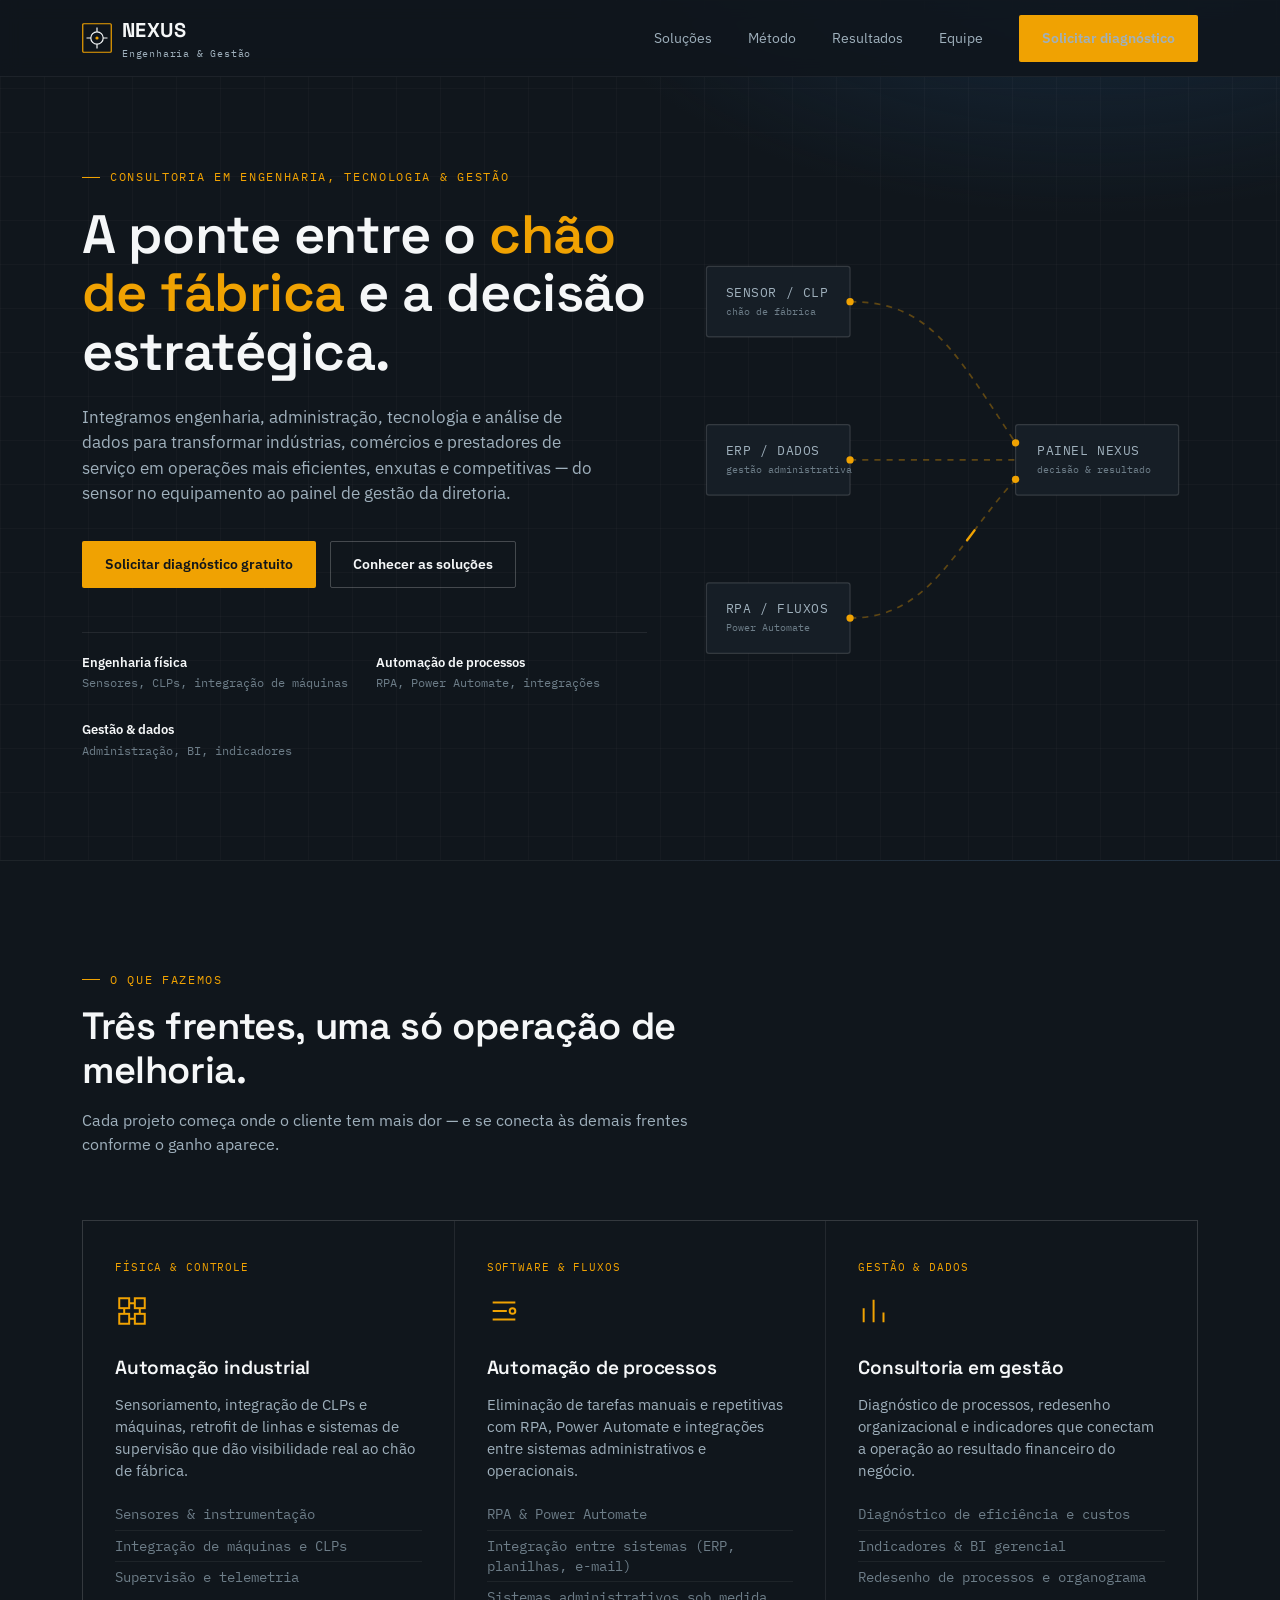
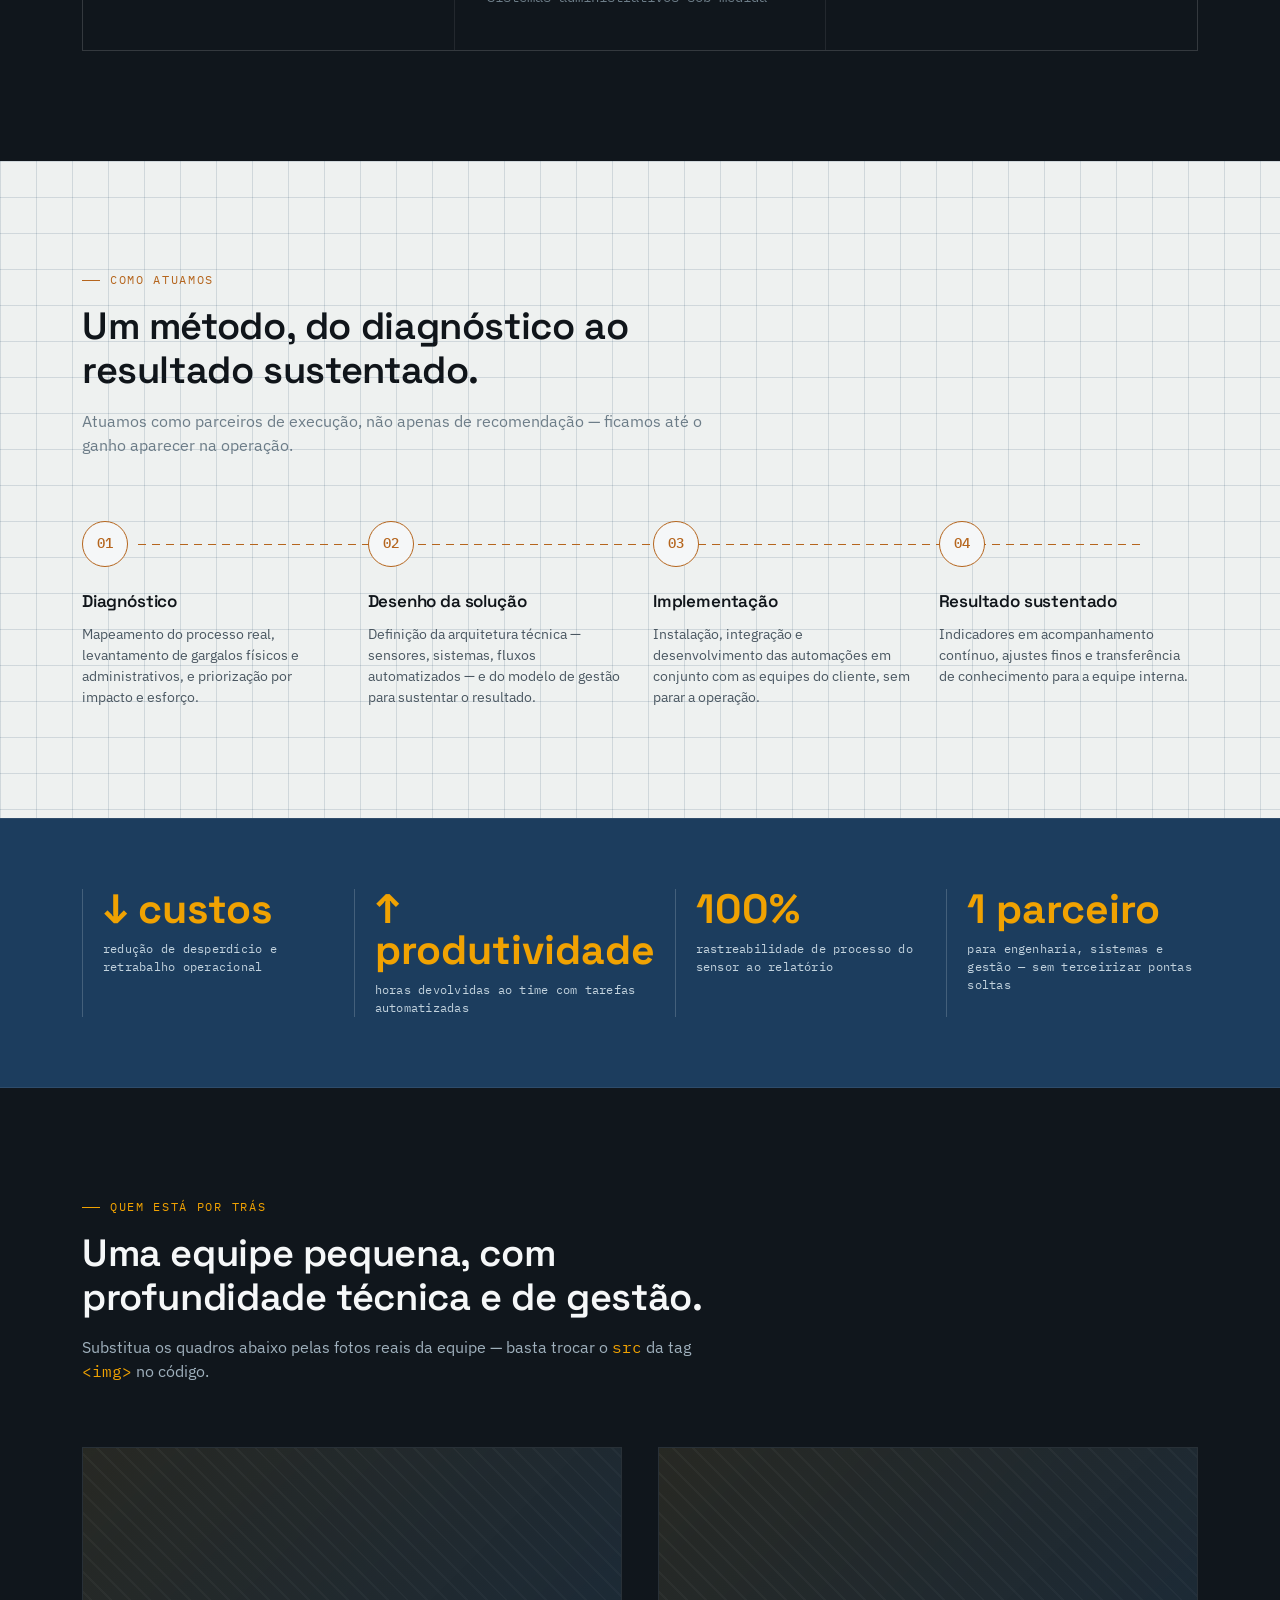
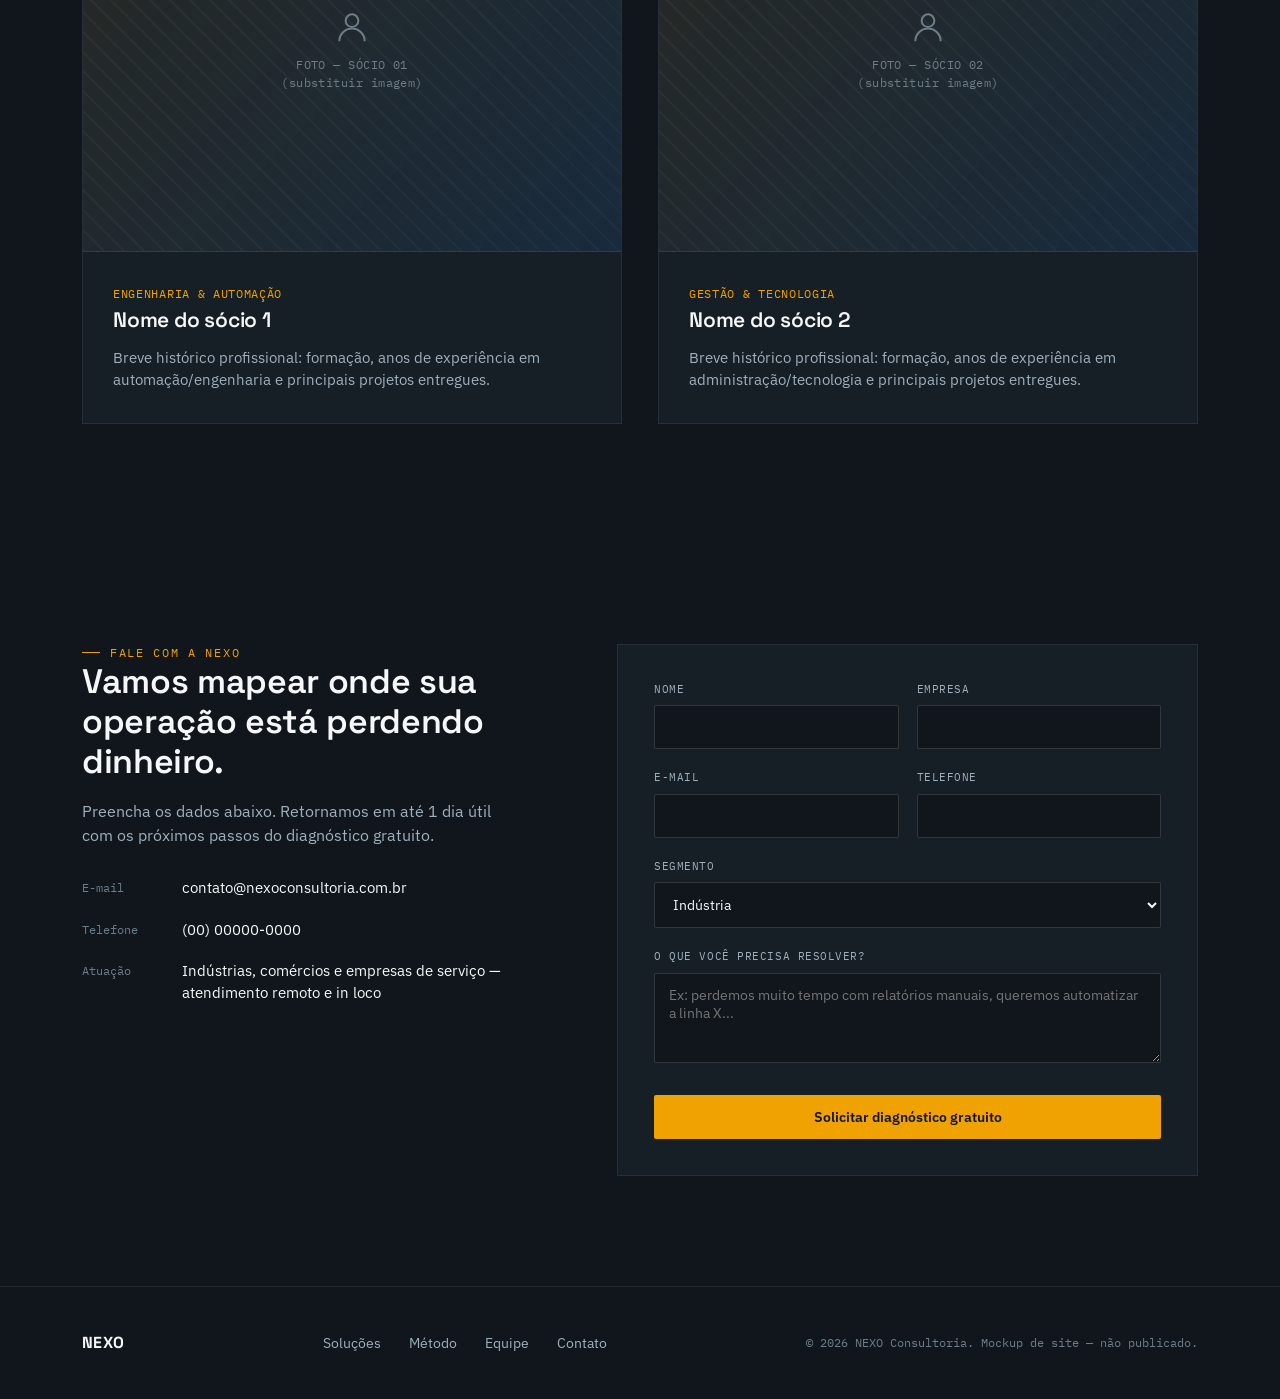
==== commit bfe2b982: "Update index.html" ====
--- a/nexo-site/index.html
+++ b/nexo-site/index.html
@@ -3,7 +3,7 @@
 <head>
 <meta charset="UTF-8">
 <meta name="viewport" content="width=device-width, initial-scale=1.0">
-<title>NEXO — Consultoria em Engenharia, Automação &amp; Gestão Industrial</title>
+<title>NEXUS — Consultoria em Engenharia, Automação &amp; Gestão Industrial</title>
 <link rel="preconnect" href="https://fonts.googleapis.com">
 <link rel="preconnect" href="https://fonts.gstatic.com" crossorigin>
 <link href="https://fonts.googleapis.com/css2?family=Space+Grotesk:wght@500;600;700&family=IBM+Plex+Sans:wght@400;500;600&family=IBM+Plex+Mono:wght@400;500&display=swap" rel="stylesheet">
@@ -21,7 +21,7 @@
           <path d="M15 4.5V8.8M15 21.2V25.5M25.5 15H21.2M8.8 15H4.5" stroke="#f5f7f8" stroke-width="1.2"/>
           <circle cx="15" cy="15" r="1.6" fill="#f0a202"/>
         </svg>
-        <span>NEXO<span class="sub">Engenharia &amp; Gestão</span></span>
+        <span>NEXUS<span class="sub">Engenharia &amp; Gestão</span></span>
       </a>
       <div class="nav-links" id="navLinks">
         <a href="#servicos">Soluções</a>
@@ -70,7 +70,7 @@
           <text class="sch-label-sub" x="32" y="330">Power Automate</text>
 
           <rect class="sch-node-box" x="270" y="160" width="134" height="58" rx="2"/>
-          <text class="sch-label" x="288" y="185">PAINEL NEXO</text>
+          <text class="sch-label" x="288" y="185">PAINEL NEXUS</text>
           <text class="sch-label-sub" x="288" y="200">decisão &amp; resultado</text>
 
           <!-- connecting lines -->
